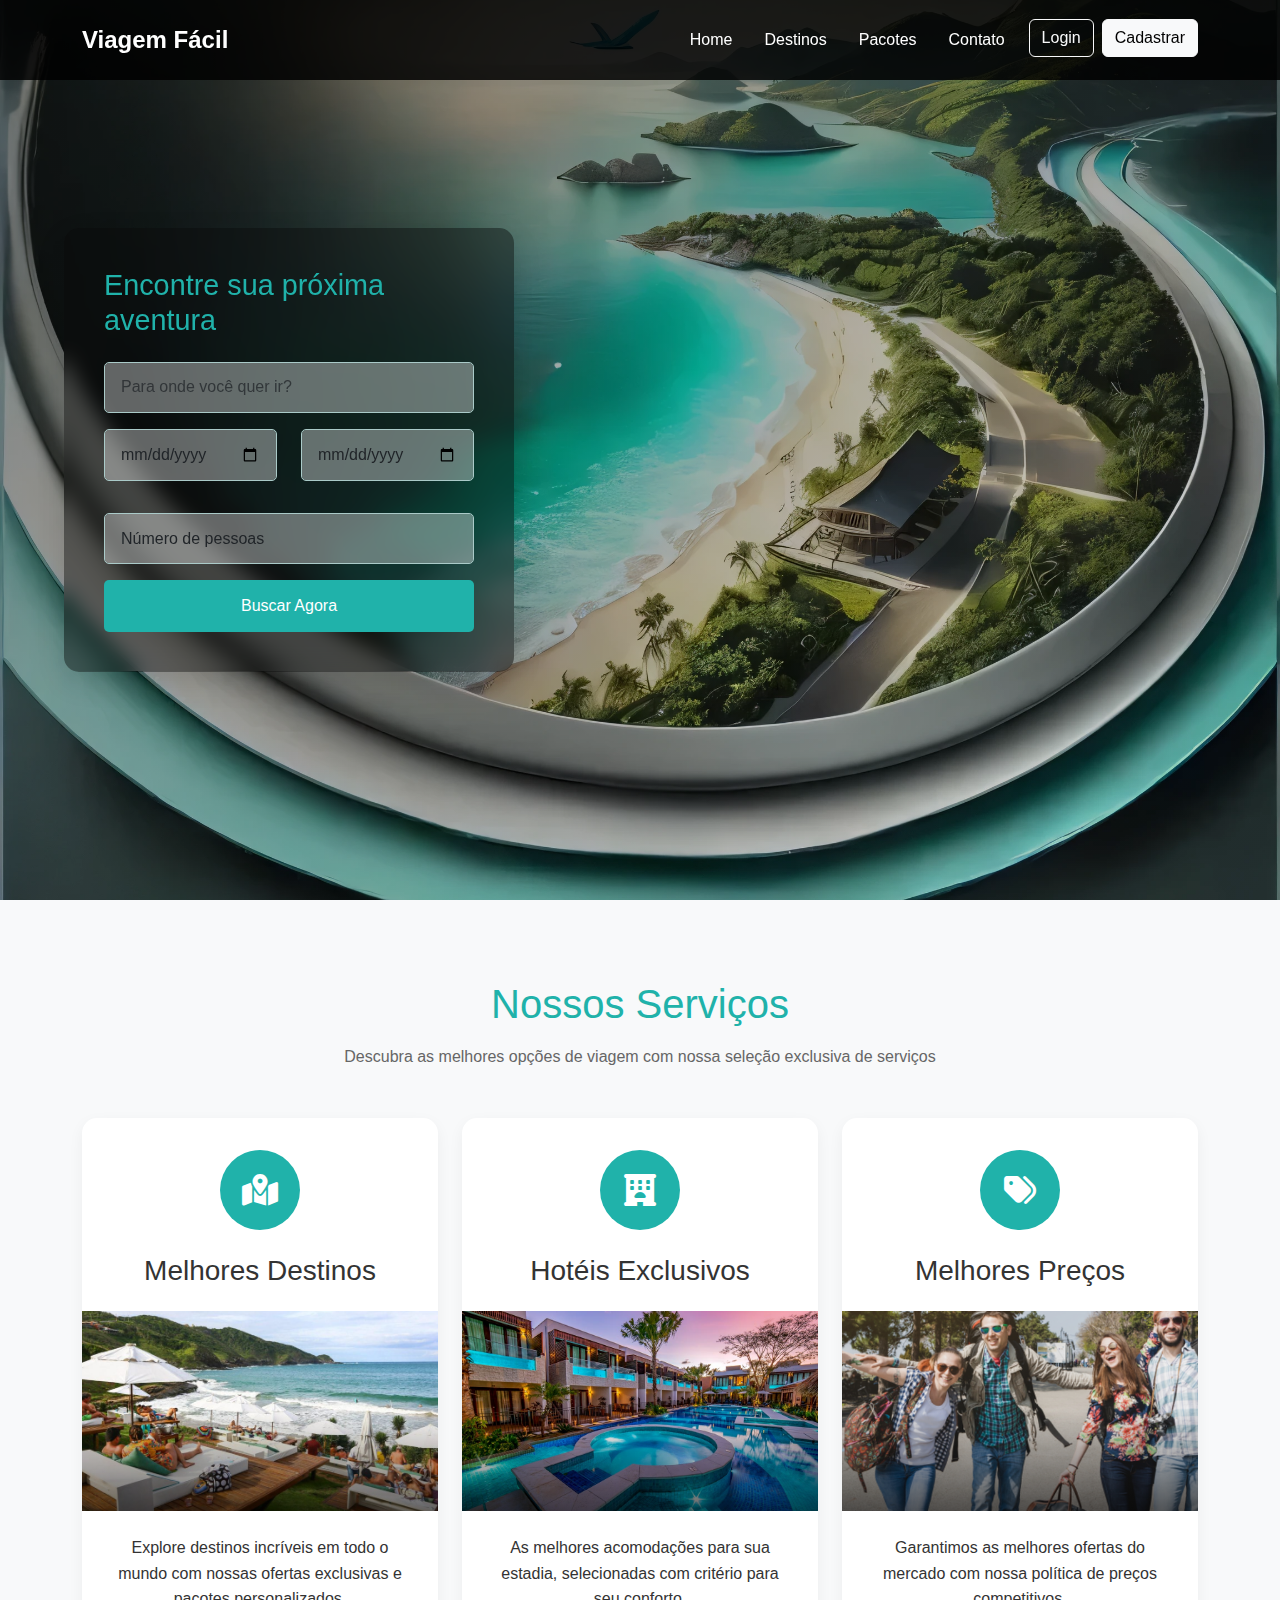
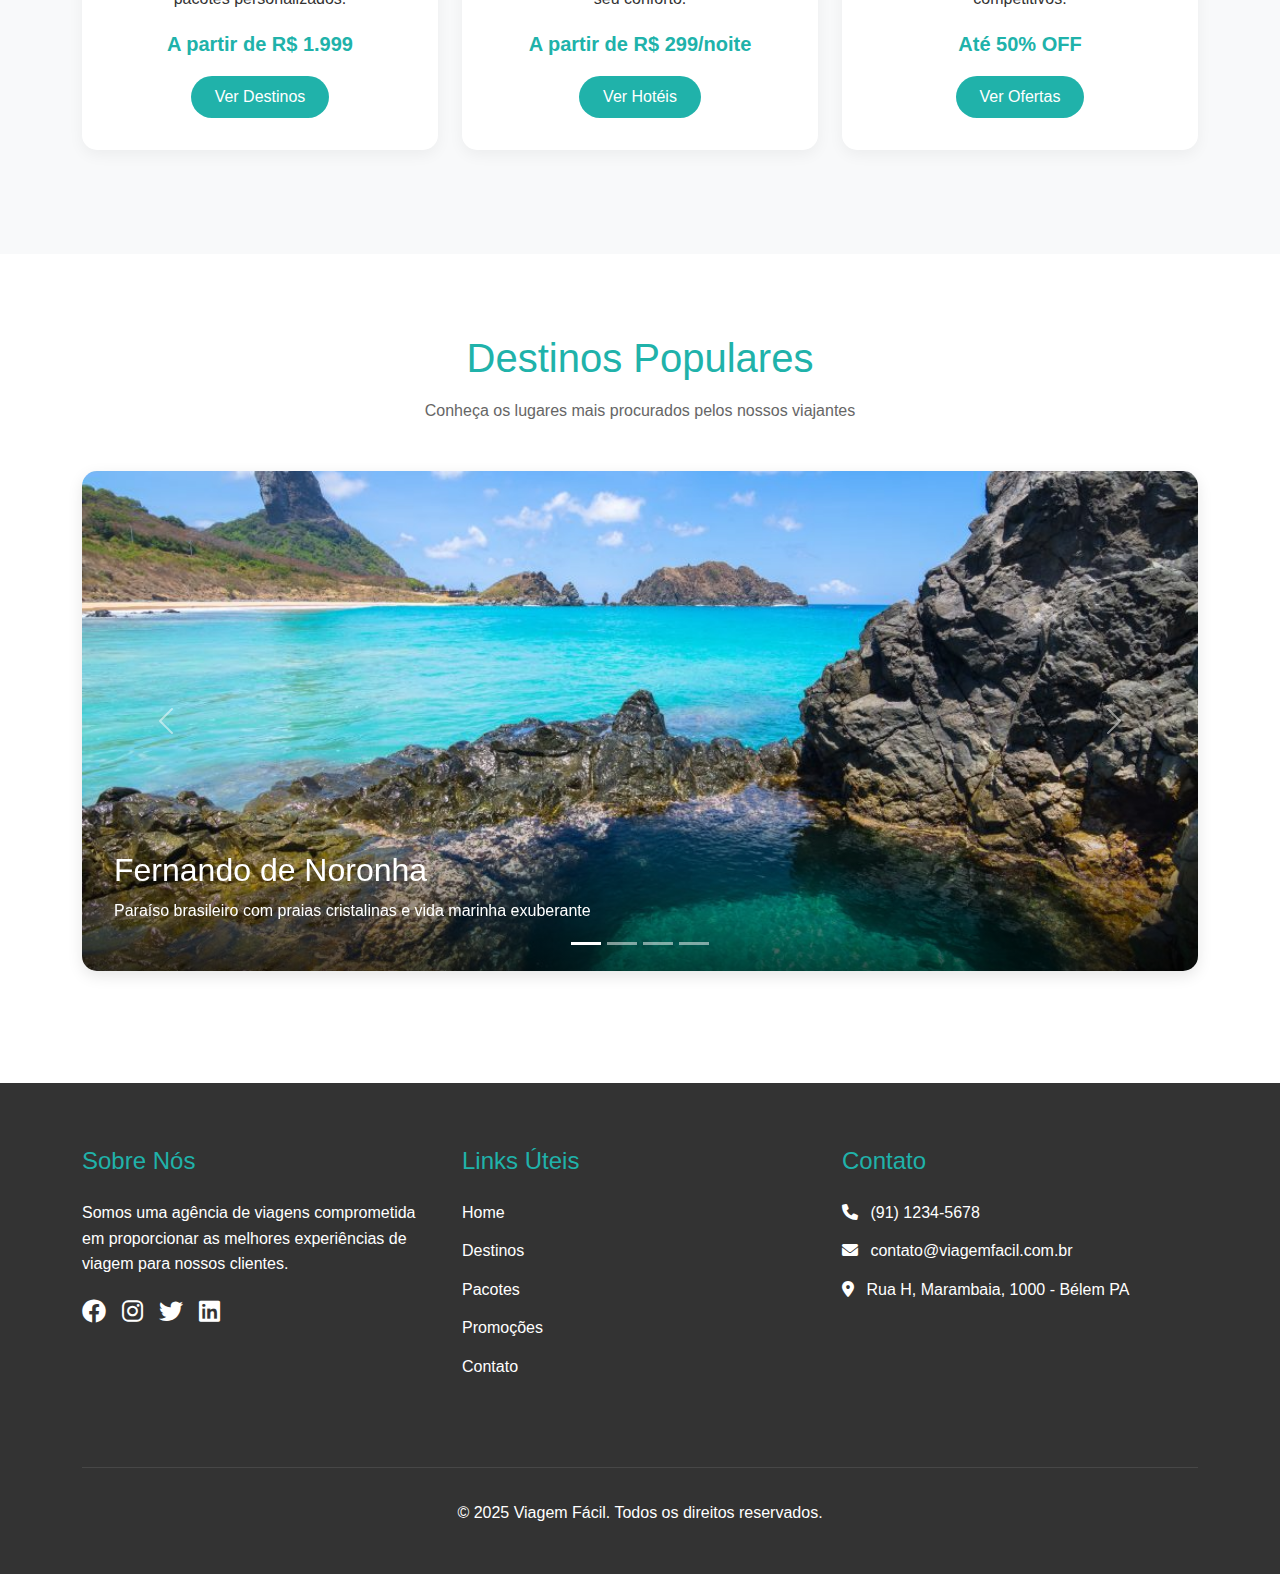
==== index.html @ c477d5b8 "Agencia de Viagem" ====
<!DOCTYPE html>
<html lang="pt-br">

<head>
    <meta charset="UTF-8">
    <meta name="viewport" content="width=device-width, initial-scale=1.0">
    <title>Viagem Fácil</title>
    <link href="https://cdn.jsdelivr.net/npm/bootstrap@5.3.0/dist/css/bootstrap.min.css" rel="stylesheet">
    <link href="https://cdnjs.cloudflare.com/ajax/libs/font-awesome/6.0.0/css/all.min.css" rel="stylesheet">
    <link rel="stylesheet" href="style.css">
   
</head>

<body>
    <!-- Header/Navbar -->
    <nav class="navbar navbar-expand-lg navbar-dark">
        <div class="container">
            <a class="navbar-brand" href="#">Viagem Fácil</a>
            <button class="navbar-toggler" type="button" data-bs-toggle="collapse" data-bs-target="#navbarNav">
                <span class="navbar-toggler-icon"></span>
            </button>
            <div class="collapse navbar-collapse" id="navbarNav">
                <ul class="navbar-nav ms-auto">
                    <li class="nav-item"><a class="nav-link" href="#home">Home</a></li>
                    <li class="nav-item"><a class="nav-link" href="#destinos">Destinos</a></li>
                    <li class="nav-item"><a class="nav-link" href="#pacotes">Pacotes</a></li>
                    <li class="nav-item"><a class="nav-link" href="#contato">Contato</a></li>
                    <li class="nav-item">
                        <button class="btn btn-outline-light ms-2" data-bs-toggle="modal"
                            data-bs-target="#loginModal">Login</button>
                    </li>
                    <a href="/cadastro.html">
                        <li class="nav-item">
                            <button class="btn btn-light ms-2" data-bs-toggle="modal"
                                data-bs-target="#registerModal">Cadastrar</button>
                        </li>
                    </a>
                </ul>
            </div>
        </div>
    </nav>

    <!-- Modal de Login -->
    <div class="modal fade" id="loginModal" tabindex="-1">
        <div class="modal-dialog modal-login">
            <div class="modal-content">
                <div class="modal-header">
                    <h5 class="modal-title">Login</h5>
                    <button type="button" class="btn-close" data-bs-dismiss="modal"></button>
                </div>
                <div class="modal-body">
                    <form class="login-form">
                        <div class="mb-3">
                            <label class="form-label">Email</label>
                            <input type="email" class="form-control" required>
                        </div>
                        <div class="mb-3">
                            <label class="form-label">Senha</label>
                            <input type="password" class="form-control" required>
                        </div>
                        <div class="mb-3 form-check">
                            <input type="checkbox" class="form-check-input" id="rememberMe">
                            <label class="form-check-label" for="rememberMe">Lembrar-me</label>
                        </div>
                        <button type="submit" class="btn btn-primary w-100">Entrar</button>
                        <div class="text-center mt-3">
                            <a href="#" class="text-decoration-none">Esqueceu sua senha?</a>
                        </div>
                    </form>
                </div>
            </div>
        </div>
    </div>

    <!-- Hero Section -->
    <section class="hero-section" id="home">
        <div class="hero-overlay"></div>
        <div class="hero-content">
            <div class="search-form">
                <h2>Encontre sua próxima aventura</h2>
                <form>
                    <div class="mb-3">
                        <input type="text" class="form-control" placeholder="Para onde você quer ir?">
                    </div>
                    <div class="row">
                        <div class="col-md-6 mb-3">
                            <input type="date" class="form-control" placeholder="Data de ida">
                        </div>
                        <div class="col-md-6 mb-3">
                            <input type="date" class="form-control" placeholder="Data de volta">
                        </div>
                    </div>
                    <div class="mb-3">
                        <select class="form-control">
                            <option value="">Número de pessoas</option>
                            <option value="1">1 pessoa</option>
                            <option value="2">2 pessoas</option>
                            <option value="3">3 pessoas</option>
                            <option value="4+">4 ou mais</option>
                        </select>
                    </div>
                    <button type="submit" class="btn-search">Buscar Agora</button>
                </form>
            </div>
        </div>
    </section>

    <!-- Features Section -->
    <section class="features-section" id="pacotes">
        <div class="container">
            <div class="section-title">
                <h2>Nossos Serviços</h2>
                <p>Descubra as melhores opções de viagem com nossa seleção exclusiva de serviços</p>
            </div>
            <div class="row">
                <div class="col-md-4 mb-4">
                    <div class="feature-card">
                        <div class="feature-icon">
                            <i class="fas fa-map-marked-alt"></i>
                        </div>
                        <h3>Melhores Destinos</h3>
                        <div class="feature-image-container">
                            <img src="/img/praia-brava-buzios.jpg" alt="Melhores Destinos" class="feature-image">
                            <div class="feature-overlay"></div>
                        </div>
                        <p>Explore destinos incríveis em todo o mundo com nossas ofertas exclusivas e pacotes
                            personalizados.</p>
                        <div class="feature-price">A partir de R$ 1.999</div>
                        <a href="#destinos" class="feature-btn">Ver Destinos</a>
                    </div>
                </div>

                <div class="col-md-4 mb-4">
                    <div class="feature-card">
                        <div class="feature-icon">
                            <i class="fas fa-hotel"></i>
                        </div>
                        <h3>Hotéis Exclusivos</h3>
                        <div class="feature-image-container">
                            <img src="/img/pousadaartedanatureza.jpg" alt="Hotéis Exclusivos" class="feature-image">
                            <div class="feature-overlay"></div>
                        </div>
                        <p>As melhores acomodações para sua estadia, selecionadas com critério para seu conforto.</p>
                        <div class="feature-price">A partir de R$ 299/noite</div>
                        <a href="#hoteis" class="feature-btn">Ver Hotéis</a>
                    </div>
                </div>

                <div class="col-md-4 mb-4">
                    <div class="feature-card">
                        <div class="feature-icon">
                            <i class="fas fa-tags"></i>
                        </div>
                        <h3>Melhores Preços</h3>
                        <div class="feature-image-container">
                            <img src="/img/felizes-viajando.png" alt="Melhores Preços" class="feature-image">
                            <div class="feature-overlay"></div>
                        </div>
                        <p>Garantimos as melhores ofertas do mercado com nossa política de preços competitivos.</p>
                        <div class="feature-price">Até 50% OFF</div>
                        <a href="#ofertas" class="feature-btn">Ver Ofertas</a>
                    </div>
                </div>
            </div>
        </div>
    </section>

    <!-- Popular Destinations Section -->
    <section class="destinations-section" id="destinos">
        <div class="container">
            <div class="section-title">
                <h2>Destinos Populares</h2>
                <p>Conheça os lugares mais procurados pelos nossos viajantes</p>
            </div>
            <div id="destinationsCarousel" class="carousel slide" data-bs-ride="carousel">
                <div class="carousel-indicators">
                    <button type="button" data-bs-target="#destinationsCarousel" data-bs-slide-to="0"
                        class="active"></button>
                    <button type="button" data-bs-target="#destinationsCarousel" data-bs-slide-to="1"></button>
                    <button type="button" data-bs-target="#destinationsCarousel" data-bs-slide-to="2"></button>
                    <button type="button" data-bs-target="#destinationsCarousel" data-bs-slide-to="3"></button>
                </div>
                <div class="carousel-inner">
                    <div class="carousel-item active">
                        <img src="/img/Fernando de Noronha.jpg" class="d-block w-100" alt="Fernando de Noronha">
                        <div class="carousel-caption">
                            <h3>Fernando de Noronha</h3>
                            <p>Paraíso brasileiro com praias cristalinas e vida marinha exuberante</p>
                        </div>
                    </div>
                    <div class="carousel-item">
                        <img src="/img/Natal-Luz-de-Gramado.jpg" class="d-block w-100" alt="Gramado">
                        <div class="carousel-caption">
                            <h3>Gramado</h3>
                            <p>Charme europeu e gastronomia única na Serra Gaúcha</p>
                        </div>
                    </div>
                    <div class="carousel-item">
                        <img src="/img/maragogi.jpg" class="d-block w-100" alt="Maragogi">
                        <div class="carousel-caption">
                            <h3>Maragogi</h3>
                            <p>O Caribe brasileiro com suas piscinas naturais deslumbrantes</p>
                        </div>
                    </div>
                    <div class="carousel-item">
                        <img src="/img/chapada-diamantina.png" class="d-block w-100" alt="Chapada Diamantina">
                        <div class="carousel-caption">
                            <h3>Chapada Diamantina</h3>
                            <p>Aventura e natureza em um dos mais belos parques do Brasil</p>
                        </div>
                    </div>
                </div>
                <button class="carousel-control-prev" type="button" data-bs-target="#destinationsCarousel"
                    data-bs-slide="prev">
                    <span class="carousel-control-prev-icon"></span>
                    <span class="visually-hidden">Anterior</span>
                </button>
                <button class="carousel-control-next" type="button" data-bs-target="#destinationsCarousel"
                    data-bs-slide="next">
                    <span class="carousel-control-next-icon"></span>
                    <span class="visually-hidden">Próximo</span>
                </button>
            </div>
        </div>
    </section>
    <!-- Footer Section -->
    <footer class="footer">
        <div class="container">
            <div class="row">
                <div class="col-md-4 mb-4">
                    <h4>Sobre Nós</h4>
                    <p>Somos uma agência de viagens comprometida em proporcionar as melhores experiências de viagem para
                        nossos clientes.</p>
                    <div class="social-links">
                        <a href="#"><i class="fab fa-facebook"></i></a>
                        <a href="#"><i class="fab fa-instagram"></i></a>
                        <a href="#"><i class="fab fa-twitter"></i></a>
                        <a href="#"><i class="fab fa-linkedin"></i></a>
                    </div>
                </div>
                <div class="col-md-4 mb-4">
                    <h4>Links Úteis</h4>
                    <ul class="footer-links">
                        <li><a href="#home">Home</a></li>
                        <li><a href="#destinos">Destinos</a></li>
                        <li><a href="#pacotes">Pacotes</a></li>
                        <li><a href="#promocoes">Promoções</a></li>
                        <li><a href="#contato">Contato</a></li>
                    </ul>
                </div>
                <div class="col-md-4 mb-4">
                    <h4>Contato</h4>
                    <ul class="footer-links">
                        <li><i class="fas fa-phone me-2"></i> (91) 1234-5678</li>
                        <li><i class="fas fa-envelope me-2"></i> contato@viagemfacil.com.br</li>
                        <li><i class="fas fa-map-marker-alt me-2"></i> Rua H, Marambaia, 1000 - Bélem PA</li>
                    </ul>
                </div>
            </div>
            <div class="footer-bottom">
                <p>&copy; 2025 Viagem Fácil. Todos os direitos reservados.</p>
            </div>
        </div>
    </footer>

    
    <script src="https://cdn.jsdelivr.net/npm/bootstrap@5.3.0/dist/js/bootstrap.bundle.min.js"></script>
    <script>
        // Script para fazer o carousel funcionar automaticamente
        document.addEventListener('DOMContentLoaded', function () {
            var myCarousel = new bootstrap.Carousel(document.getElementById('destinationsCarousel'), {
                interval: 5000, // Tempo em milissegundos entre os slides
                wrap: true, // Permite que o carousel continue infinitamente
                keyboard: true // Permite controle pelo teclado
            });
        });

        // Script para navbar transparente/colorida ao rolar
        window.addEventListener('scroll', function () {
            if (window.scrollY > 700) {
                document.querySelector('.navbar').classList.add('scrolled');
            } else {
                document.querySelector('.navbar').classList.remove('scrolled');
            }
        });
    </script>

</body>

</html>
---- style.css ----
:root {
    --primary-color: #20B2AA;
    --secondary-color: #ffffff;
    --text-color: #333333;
    --dark-overlay: rgba(0, 0, 0, 0.5);
}

body {
    font-family: 'Arial', sans-serif;
    line-height: 1.6;
    color: var(--text-color);
}

/* Header Styles */
.navbar {
    background-color: rgba(0, 0, 0, 0.83);
    padding: 1rem 0;
    position: fixed;
    width: 100%;
    z-index: 1000;
    transition: background-color 0.3s ease;
}

.navbar.scrolled {
    background-color: var(--primary-color);
    box-shadow: 0 2px 10px rgba(0, 0, 0, 0.5);
}

.navbar-brand {
    font-weight: bold;
    font-size: 1.5rem;
}

.nav-link {
    color: white !important;
    font-weight: 500;
    padding: 0.5rem 1rem !important;
    transition: color 0.3s ease;
}

.nav-link:hover {
    color: rgba(134, 209, 185, 0.8) !important;
}

/* login */
.modal-login {
    max-width: 400px;
}

.modal-header {
    background-color: var(--primary-color);
    color: white;
}

.login-form,
.register-form {
    padding: 20px;
}

.form-control:focus {
    border-color: var(--primary-color);
    box-shadow: 0 0 0 0.2rem rgba(32, 178, 170, 0.25);
}

.auth-buttons {
    display: flex;
    gap: 10px;
}

.auth-buttons .btn {
    flex: 1;
}

/* Hero Section */
.hero-section {
    position: relative;
    height: 100vh;
    background-image: url('/img/site\ travel\ 2.png');
    background-size: cover;
    background-position: center;
    background-attachment: fixed;
}

.hero-overlay {
    position: absolute;
    top: 0;
    left: 0;
    right: 0;
    bottom: 0;
    background: linear-gradient(135deg, var(--dark-overlay) 0%, rgba(3, 3, 3, 0.134) 100%);
}

.hero-content {
    position: relative;
    z-index: 2;
    height: 100%;
    display: flex;
    align-items: center;
}

/* Search Form */
.search-form {
    background: rgba(10, 9, 9, 0.431);
    padding: 2.5rem;
    border-radius: 15px;
    backdrop-filter: blur(10px);
    max-width: 450px;
    margin-left: 5%;
    box-shadow: 0 10px 30px rgba(0, 0, 0, 0.1);
}

.search-form h2 {
    color: var(--primary-color);
    margin-bottom: 1.5rem;
    font-size: 1.8rem;
}

.form-control {
    padding: 0.8rem 1rem;
    margin-bottom: 1rem;
    border: 1px solid #aacac8;
    border-radius: 5px;
    background-color: #f8f9fa60;
}

.btn-search {
    background-color: var(--primary-color);
    color: white;
    padding: 0.8rem 1.5rem;
    border: none;
    border-radius: 5px;
    width: 100%;
    font-weight: 500;
    transition: background-color 0.3s ease;
}

.btn-search:hover {
    background-color: #1a9090;
}

/* Features Section */
.features-section {
    background-color: #f8f9fa;
    padding: 5rem 0;
    position: relative;
    z-index: 1;
}

.section-title {
    text-align: center;
    margin-bottom: 3rem;
}

.section-title h2 {
    color: var(--primary-color);
    font-size: 2.5rem;
    margin-bottom: 1rem;
}

.section-title p {
    color: #666;
    max-width: 600px;
    margin: 0 auto;
}

.feature-card {
    background: white;
    padding: 2rem;
    border-radius: 15px;
    text-align: center;
    transition: all 0.3s ease;
    box-shadow: 0 5px 15px rgba(0, 0, 0, 0.05);
    overflow: hidden;
    height: 100%;
}

.feature-card:hover {
    transform: translateY(-10px);
    box-shadow: 0 8px 25px rgba(0, 0, 0, 0.1);
}

.feature-icon {
    width: 80px;
    height: 80px;
    background-color: var(--primary-color);
    border-radius: 50%;
    display: flex;
    align-items: center;
    justify-content: center;
    margin: 0 auto 1.5rem;
    transition: transform 0.3s ease;
}

.feature-icon i {
    font-size: 2rem;
    color: white;
}

.feature-image-container {
    margin: 1.5rem -2rem;
    height: 200px;
    position: relative;
    overflow: hidden;
}

.feature-image {
    width: 100%;
    height: 100%;
    object-fit: cover;
    transition: transform 0.5s ease;
}

.feature-card:hover .feature-image {
    transform: scale(1.1);
}

.feature-overlay {
    position: absolute;
    bottom: 0;
    left: 0;
    right: 0;
    background: linear-gradient(to top, rgba(0, 0, 0, 0.6), transparent);
    height: 50%;
    pointer-events: none;
}

.feature-price {
    font-size: 1.25rem;
    color: var(--primary-color);
    font-weight: bold;
    margin: 1rem 0;
}

.feature-btn {
    background-color: var(--primary-color);
    color: white;
    padding: 0.5rem 1.5rem;
    border-radius: 25px;
    text-decoration: none;
    display: inline-block;
    transition: background-color 0.3s ease;
}

.feature-btn:hover {
    background-color: #1a9090;
    color: white;
}

/* Popular Destinations Section */
.destinations-section {
    padding: 5rem 0;
    background-color: white;
}

.destination-card {
    border-radius: 15px;
    overflow: hidden;
    box-shadow: 0 5px 15px rgba(0, 0, 0, 0.1);
    margin-bottom: 2rem;
}

.destination-image {
    height: 250px;
    overflow: hidden;
}

.destination-image img {
    width: 100%;
    height: 100%;
    object-fit: cover;
    transition: transform 0.5s ease;
}

.destination-card:hover .destination-image img {
    transform: scale(1.1);
}

.destination-content {
    padding: 1.5rem;
}

.destination-content h3 {
    color: var(--primary-color);
    margin-bottom: 1rem;
}

/* Carousel Styles */
.carousel {
    border-radius: 15px;
    overflow: hidden;
    box-shadow: 0 5px 15px rgba(0, 0, 0, 0.1);
    margin-bottom: 2rem;
}

.carousel-item {
    height: 500px;
}

.carousel-item img {
    object-fit: cover;
    height: 100%;
}

.carousel-caption {
    background: linear-gradient(to top, rgba(0, 0, 0, 0.7), transparent);
    bottom: 0;
    left: 0;
    right: 0;
    padding: 2rem;
    text-align: left;
}

.carousel-caption h3 {
    font-size: 2rem;
    margin-bottom: 0.5rem;
}

.carousel-indicators {
    margin-bottom: 1rem;
}

/* Footer */
.footer {
    background-color: #333;
    color: white;
    padding: 4rem 0 2rem;
}

.footer h4 {
    color: var(--primary-color);
    margin-bottom: 1.5rem;
}

.footer-links {
    list-style: none;
    padding: 0;
}

.footer-links li {
    margin-bottom: 0.8rem;
}

.footer-links a {
    color: white;
    text-decoration: none;
    transition: color 0.3s ease;
}

.footer-links a:hover {
    color: var(--primary-color);
}

.social-links {
    display: flex;
    gap: 1rem;
    margin-top: 1rem;
}

.social-links a {
    color: white;
    font-size: 1.5rem;
    transition: color 0.3s ease;
}

.social-links a:hover {
    color: var(--primary-color);
}

.footer-bottom {
    margin-top: 3rem;
    padding-top: 2rem;
    border-top: 1px solid rgba(255, 255, 255, 0.1);
    text-align: center;
}
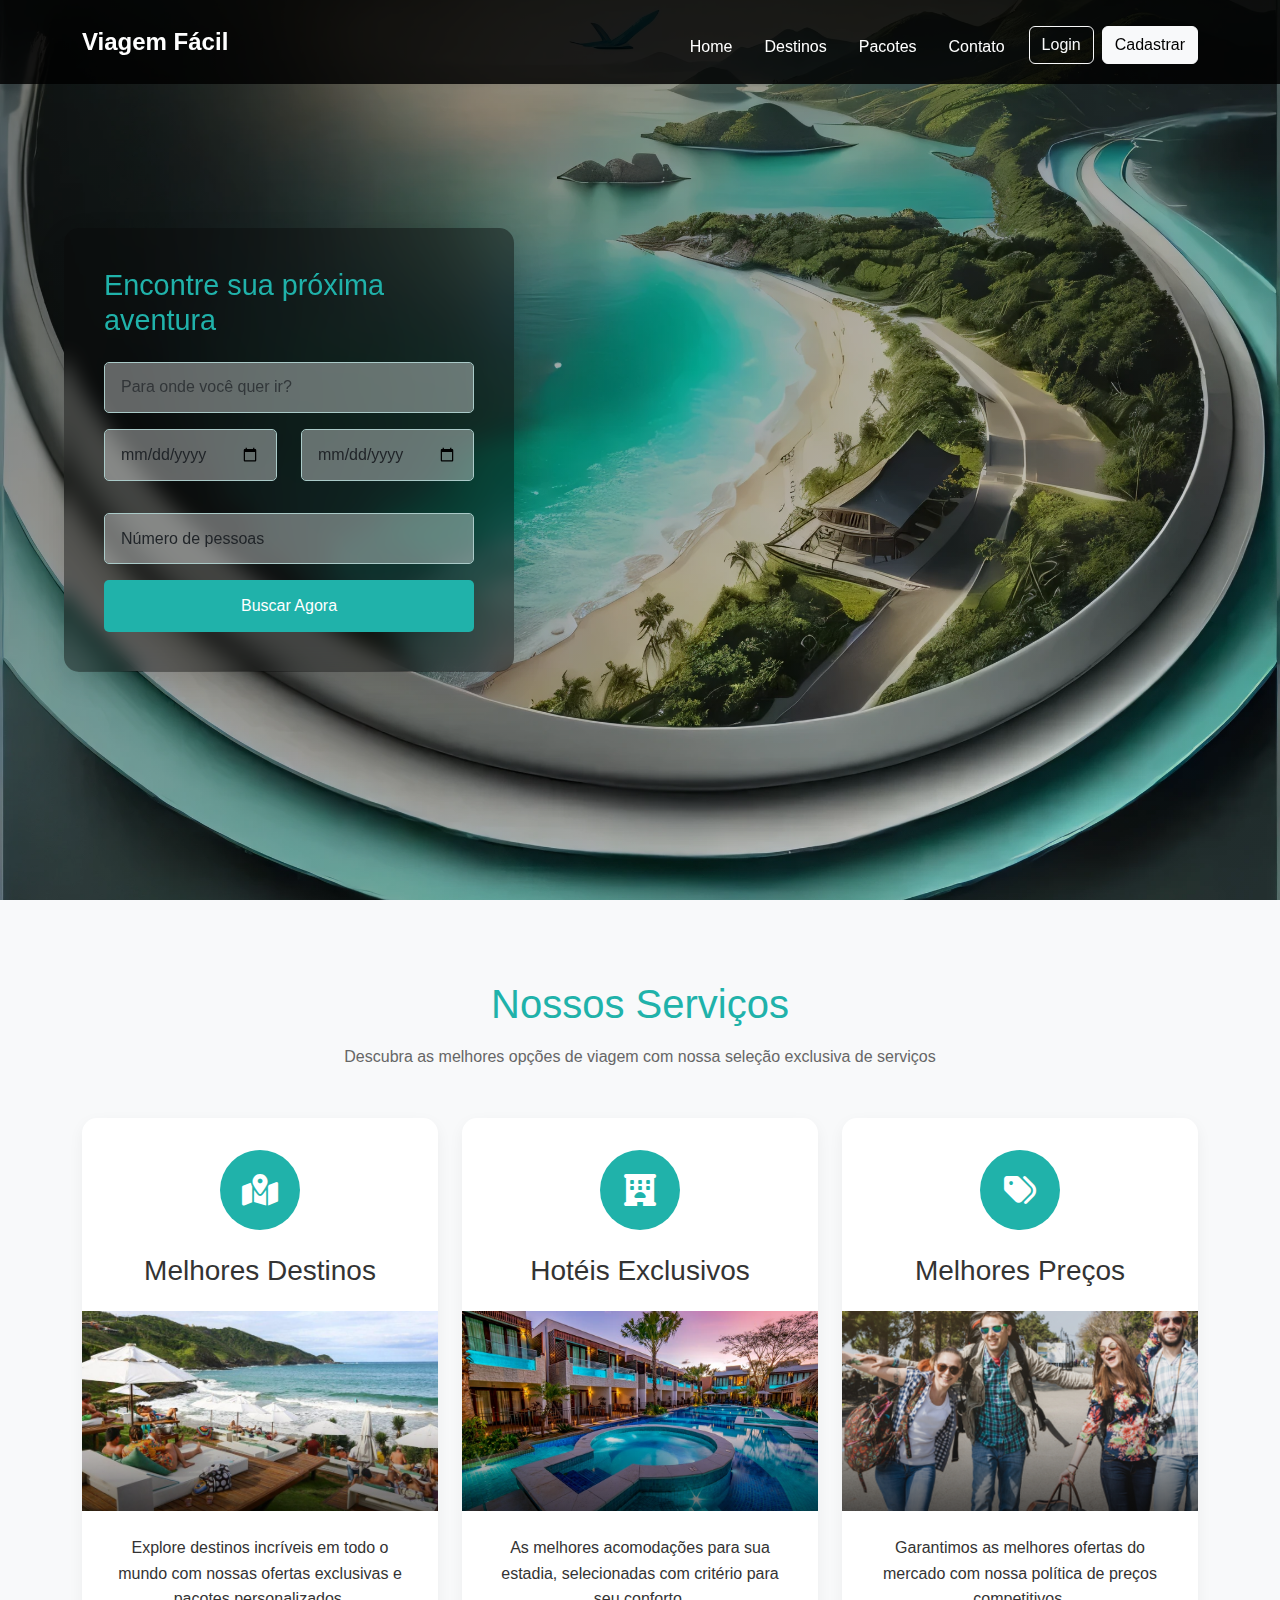
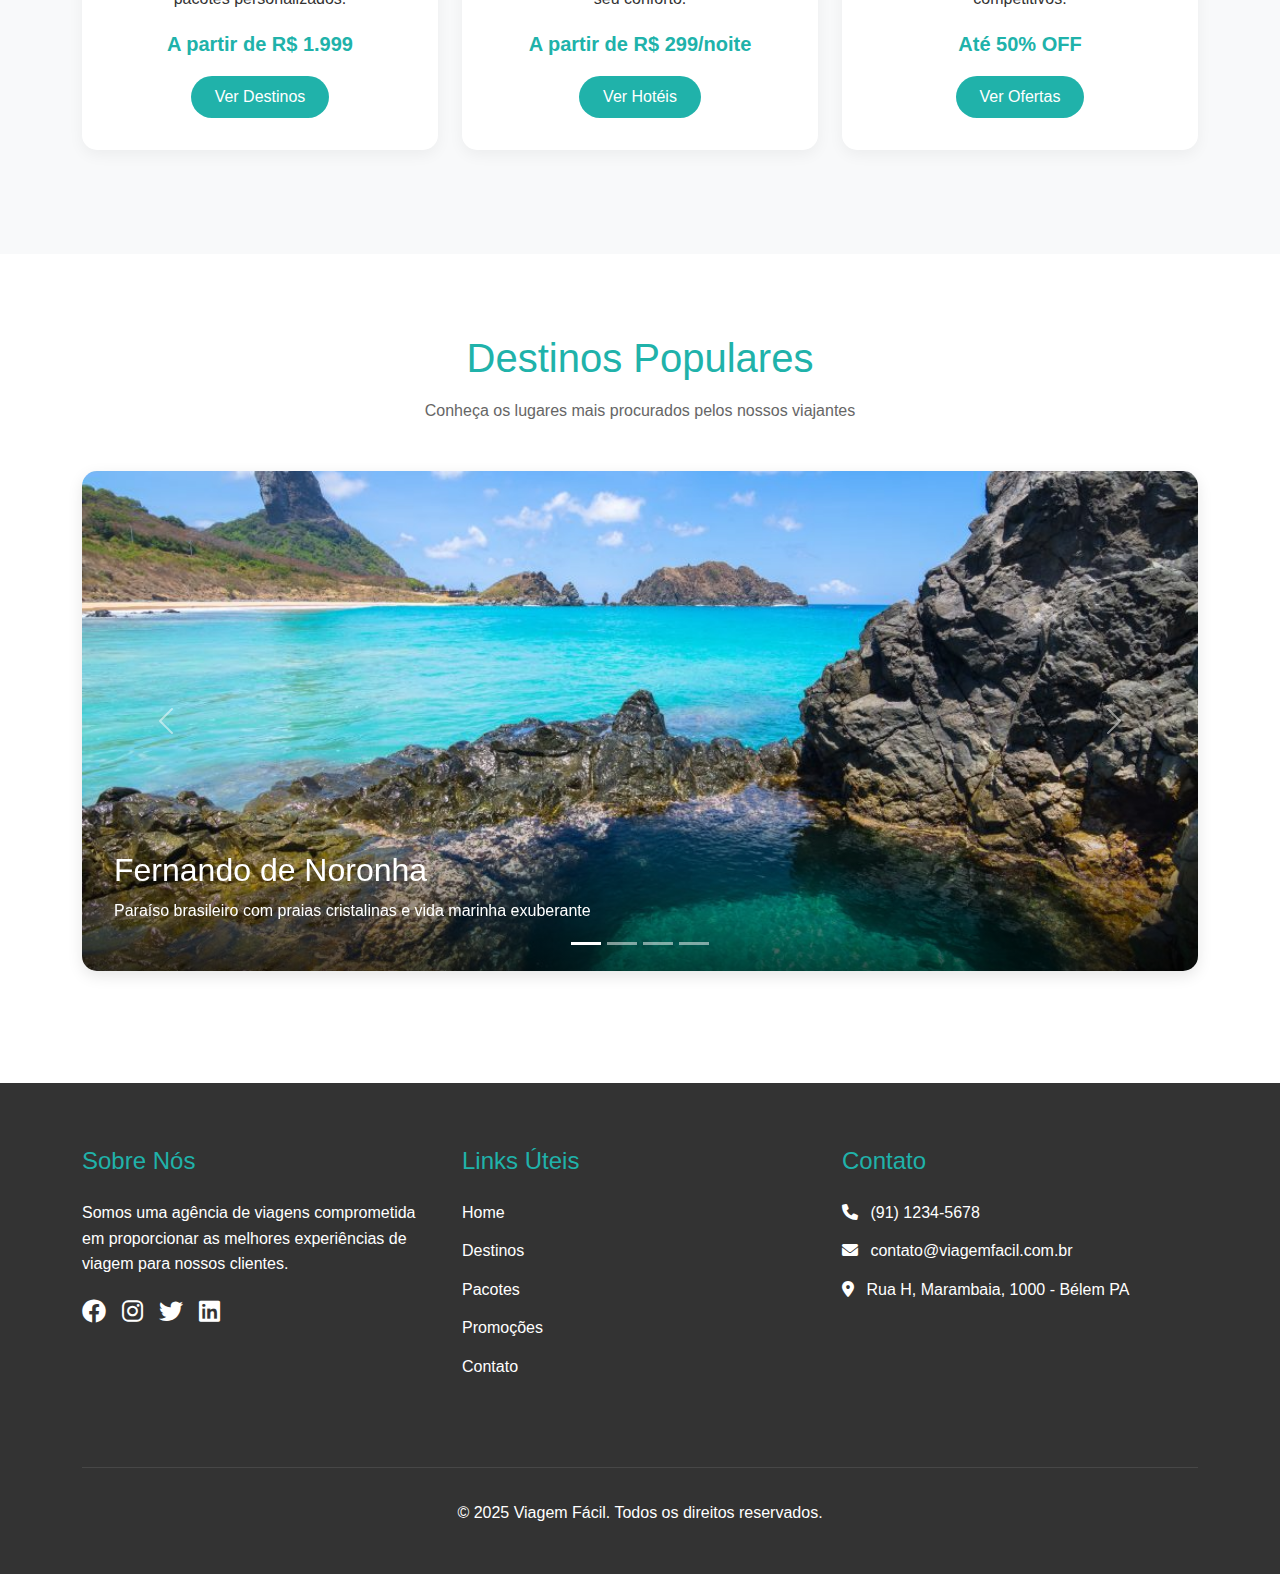
==== commit ac889db7: "Pagina Script" ====
--- a/index.html
+++ b/index.html
@@ -265,26 +265,7 @@
 
     
     <script src="https://cdn.jsdelivr.net/npm/bootstrap@5.3.0/dist/js/bootstrap.bundle.min.js"></script>
-    <script>
-        // Script para fazer o carousel funcionar automaticamente
-        document.addEventListener('DOMContentLoaded', function () {
-            var myCarousel = new bootstrap.Carousel(document.getElementById('destinationsCarousel'), {
-                interval: 5000, // Tempo em milissegundos entre os slides
-                wrap: true, // Permite que o carousel continue infinitamente
-                keyboard: true // Permite controle pelo teclado
-            });
-        });
-
-        // Script para navbar transparente/colorida ao rolar
-        window.addEventListener('scroll', function () {
-            if (window.scrollY > 700) {
-                document.querySelector('.navbar').classList.add('scrolled');
-            } else {
-                document.querySelector('.navbar').classList.remove('scrolled');
-            }
-        });
-    </script>
+    <script src="script.js"></script>  
 
 </body>
-
 </html>--- a/style.css
+++ b/style.css
@@ -40,6 +40,10 @@
 
 .nav-link:hover {
     color: rgba(134, 209, 185, 0.8) !important;
+}
+
+.nav-item {
+    margin-top: 10px;
 }
 
 /* login */
@@ -371,4 +375,48 @@
     padding-top: 2rem;
     border-top: 1px solid rgba(255, 255, 255, 0.1);
     text-align: center;
+}
+
+/* Registration Section */
+.register-section {
+    padding: 80px 0;
+}
+
+.register-card {
+    background: white;
+    border-radius: 15px;
+    box-shadow: 0 5px 15px rgba(0, 0, 0, 0.1);
+    padding: 2rem;
+    margin-bottom: 2rem;
+}
+
+.register-title {
+    color: var(--primary-color);
+    margin-bottom: 1.5rem;
+    text-align: center;
+}
+
+.form-label {
+    font-weight: 500;
+}
+
+.btn-register {
+    background-color: var(--primary-color);
+    color: white;
+    padding: 0.8rem 1.5rem;
+    border: none;
+    border-radius: 5px;
+    font-weight: 500;
+    width: 100%;
+    margin-top: 1rem;
+}
+
+.btn-register:hover {
+    background-color: #1a9090;
+    color: white;
+}
+
+.form-control:focus {
+    border-color: var(--primary-color);
+    box-shadow: 0 0 0 0.2rem rgba(32, 178, 170, 0.25);
 }